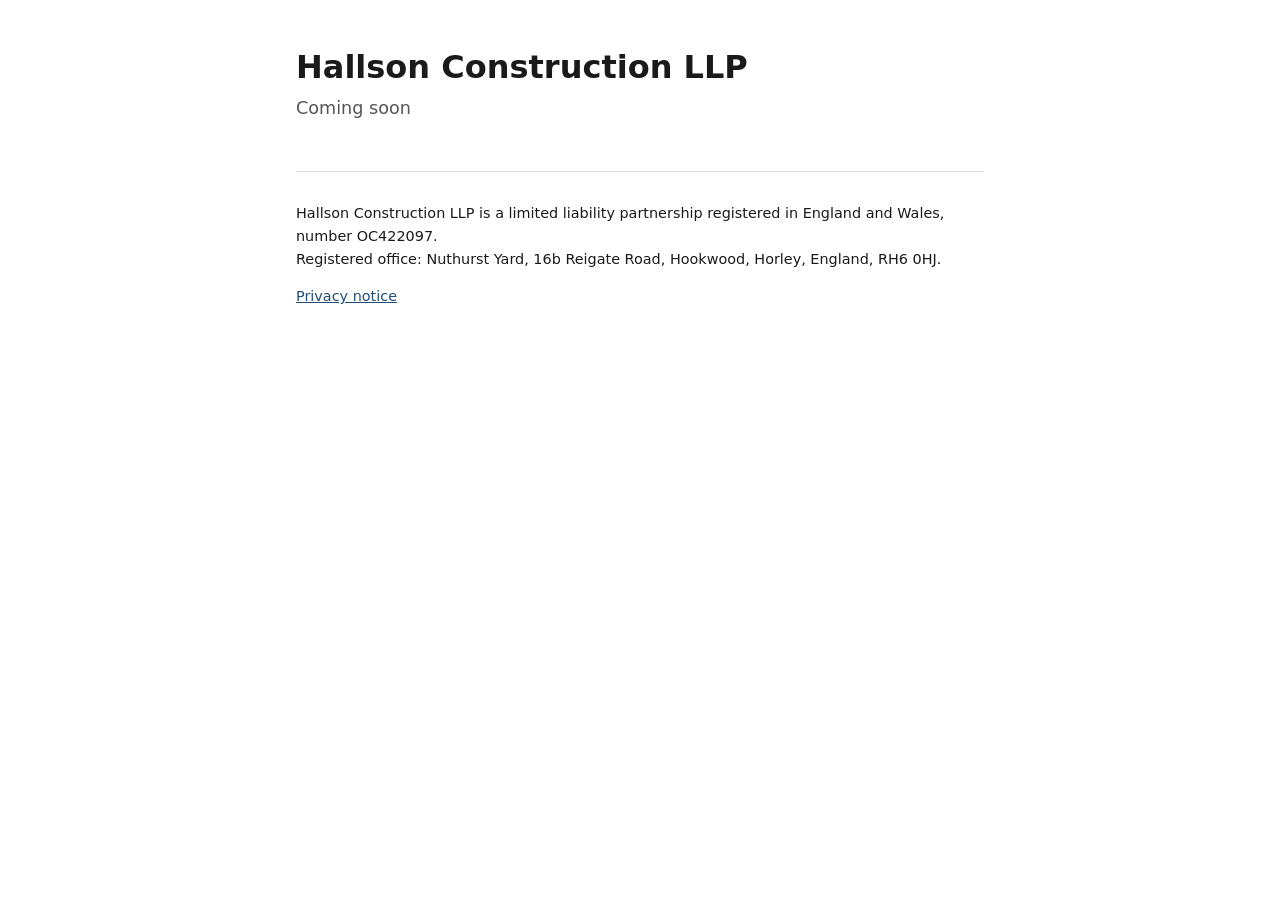
==== index.html @ b3eecc29 "Hallson Construction LLP coming-soon site" ====
<!doctype html>
<html lang="en-GB">
<head>
<meta charset="utf-8">
<meta name="viewport" content="width=device-width, initial-scale=1">
<title>Hallson Construction LLP · Coming soon</title>
<meta name="description" content="Hallson Construction LLP. Website coming soon.">
<link rel="stylesheet" href="/style.css">
</head>
<body>
<main>
<h1>Hallson Construction LLP</h1>
<p class="lead">Coming soon</p>

<footer>
<p>Hallson Construction LLP is a limited liability partnership registered in England and Wales, number OC422097.<br>
Registered office: Nuthurst Yard, 16b Reigate Road, Hookwood, Horley, England, RH6 0HJ.</p>
<p><a href="/privacy.html">Privacy notice</a></p>
</footer>
</main>
</body>
</html>
---- style.css ----
:root{--ink:#1a1a1a;--muted:#555;--line:#ddd;--bg:#fff;--accent:#1f4e79}
@media (prefers-color-scheme:dark){:root{--ink:#eee;--muted:#aaa;--line:#333;--bg:#121212;--accent:#7fb3e6}}
*{box-sizing:border-box}
body{margin:0;background:var(--bg);color:var(--ink);font:17px/1.6 system-ui,-apple-system,"Segoe UI",Roboto,sans-serif}
main{max-width:720px;margin:0 auto;padding:48px 16px}
h1{font-size:2rem;line-height:1.2;margin:0 0 8px}
h2{font-size:1.2rem;margin:32px 0 8px}
p,li{color:var(--ink)}
.lead{color:var(--muted);font-size:1.1rem;margin-top:0}
a{color:var(--accent)}
footer{border-top:1px solid var(--line);margin-top:48px;padding-top:16px;color:var(--muted);font-size:.9rem}
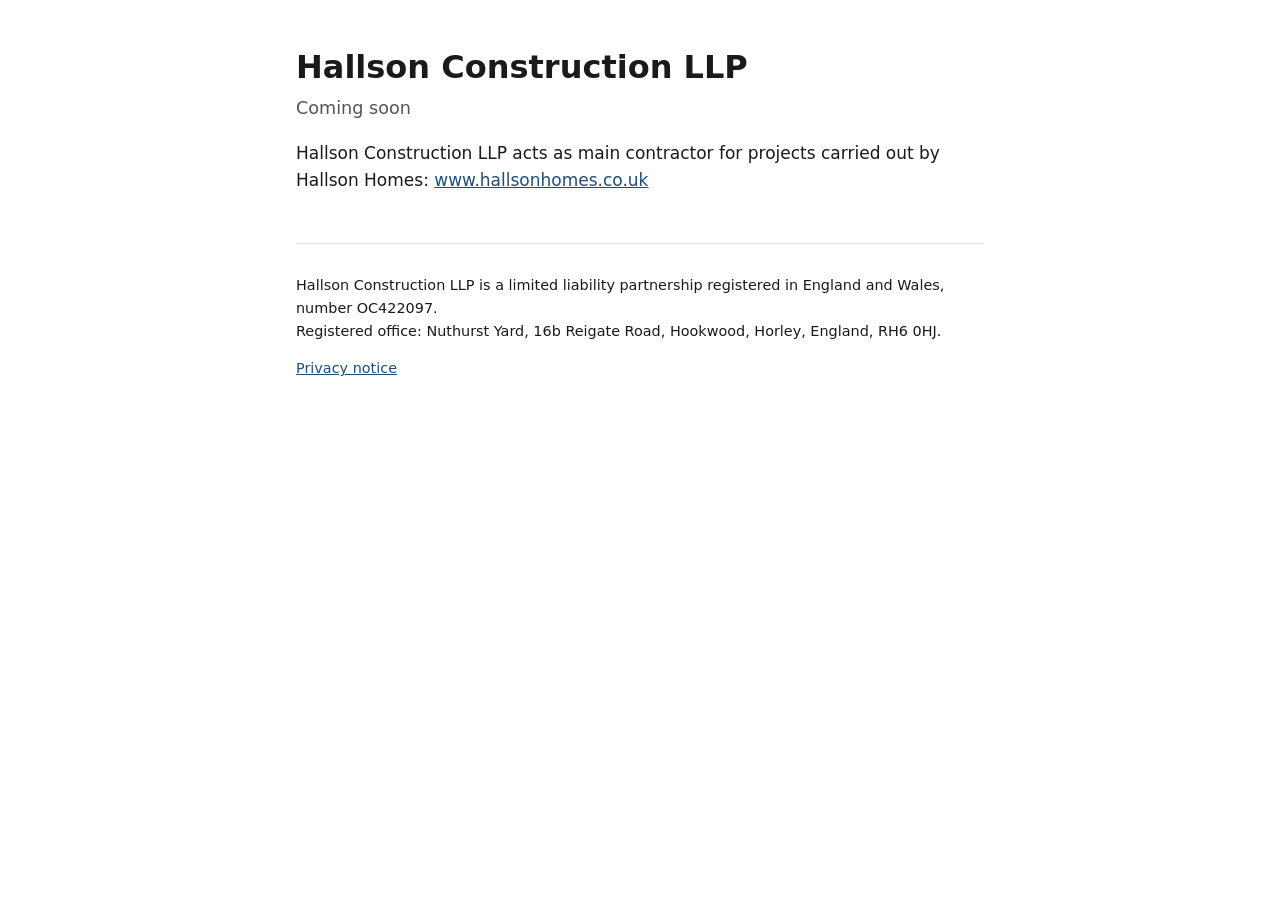
==== commit 63f93154: "Add main contractor line for Hallson Homes" ====
--- a/index.html
+++ b/index.html
@@ -4,13 +4,14 @@
 <meta charset="utf-8">
 <meta name="viewport" content="width=device-width, initial-scale=1">
 <title>Hallson Construction LLP · Coming soon</title>
-<meta name="description" content="Hallson Construction LLP. Website coming soon.">
+<meta name="description" content="Hallson Construction LLP, main contractor for projects carried out by Hallson Homes.">
 <link rel="stylesheet" href="/style.css">
 </head>
 <body>
 <main>
 <h1>Hallson Construction LLP</h1>
 <p class="lead">Coming soon</p>
+<p>Hallson Construction LLP acts as main contractor for projects carried out by Hallson Homes: <a href="https://www.hallsonhomes.co.uk">www.hallsonhomes.co.uk</a></p>
 
 <footer>
 <p>Hallson Construction LLP is a limited liability partnership registered in England and Wales, number OC422097.<br>
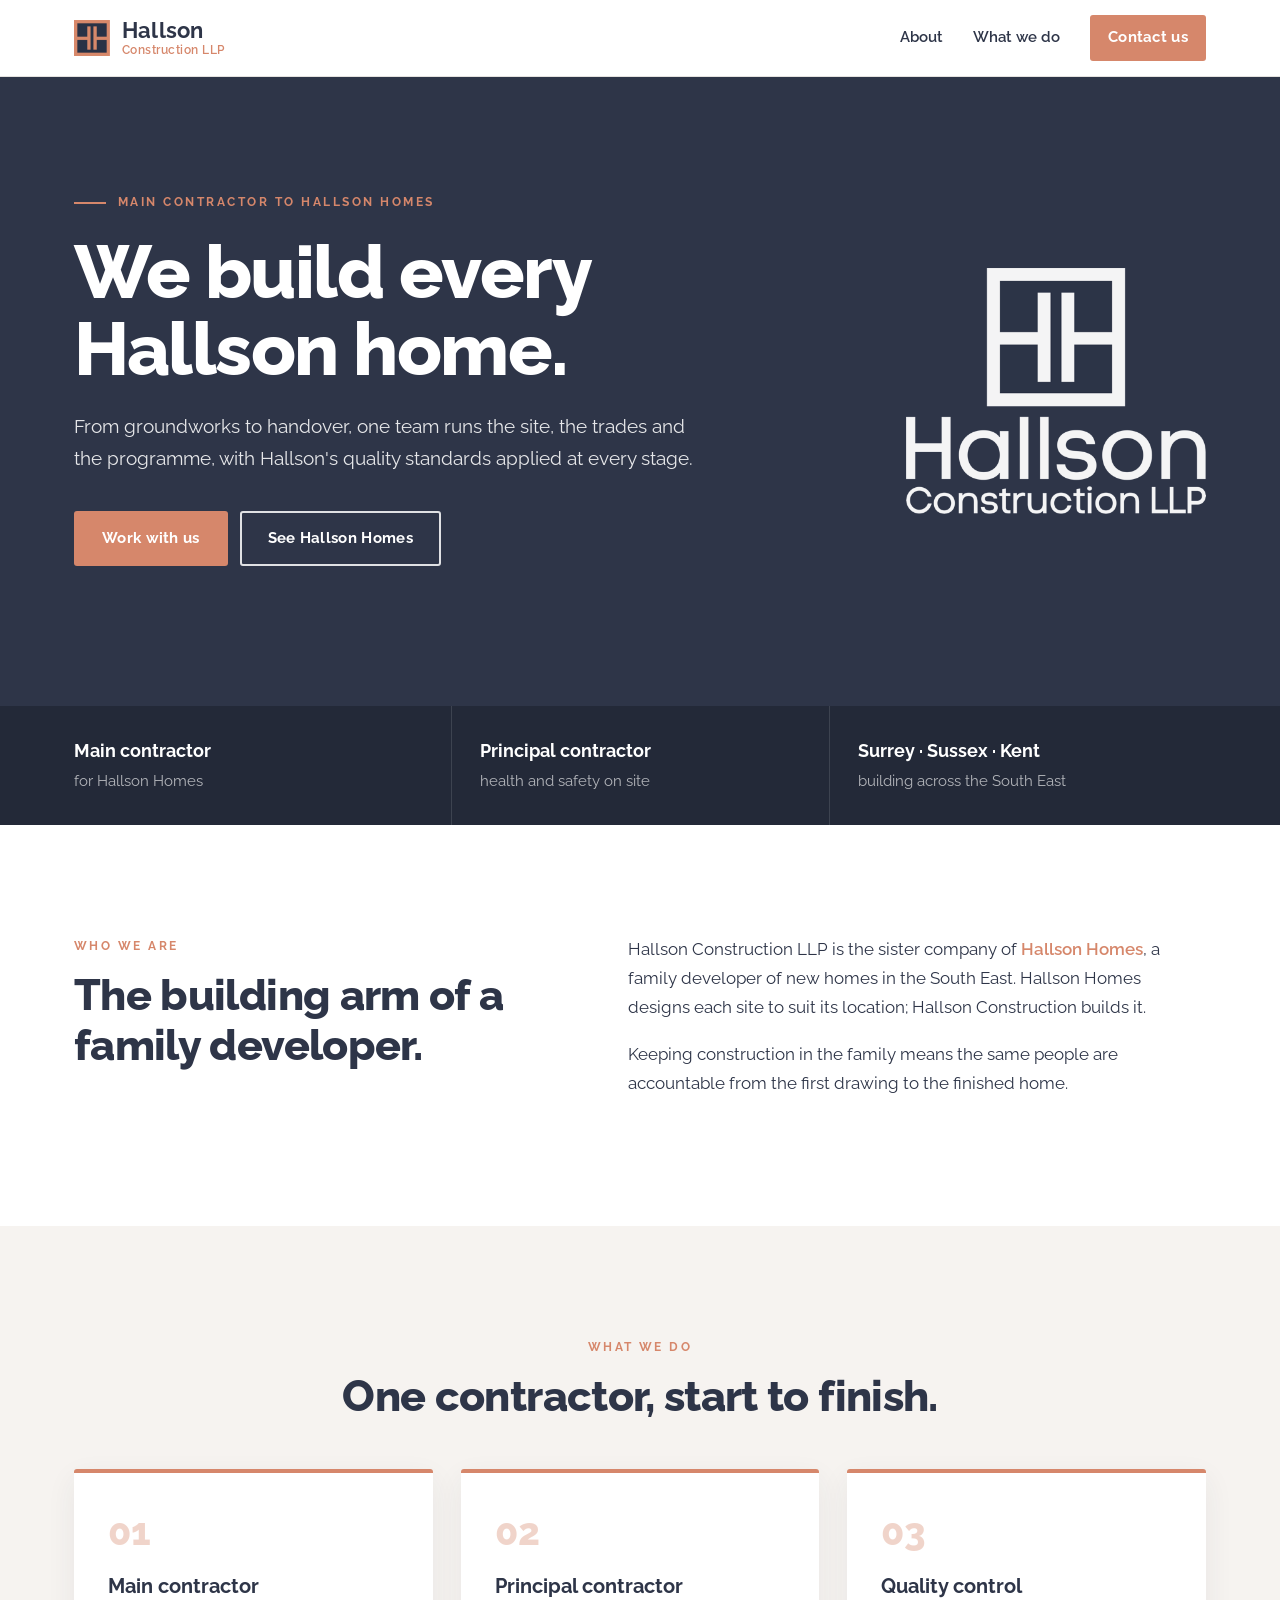
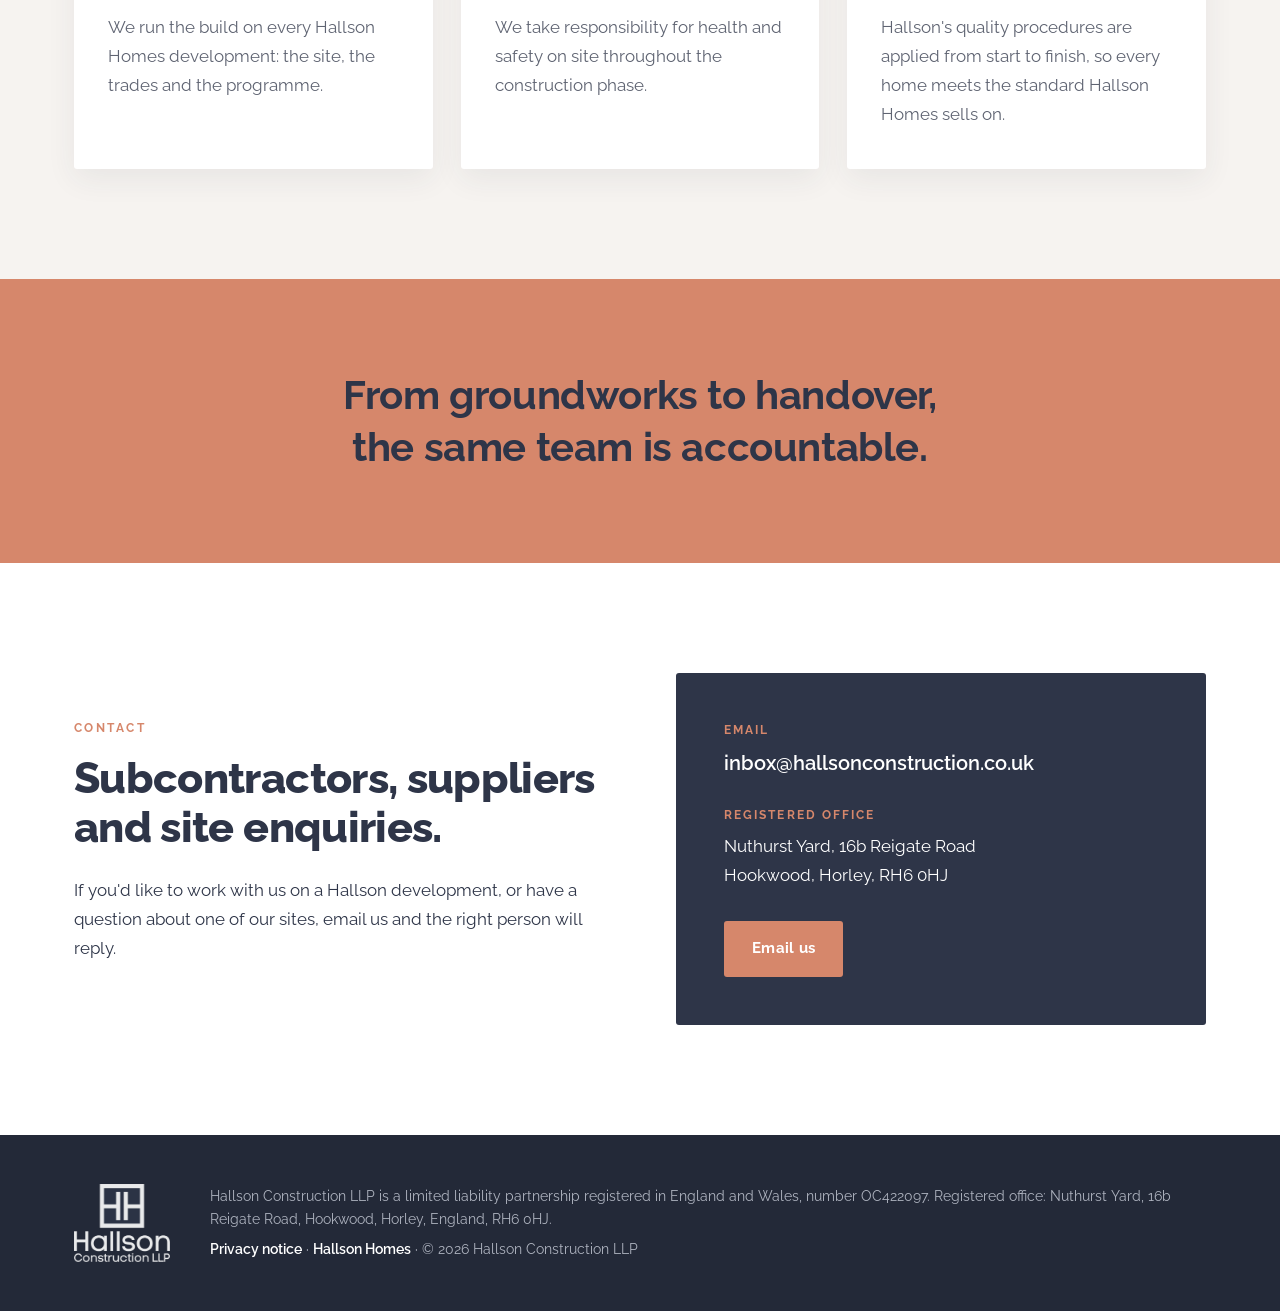
==== commit 604ff9d7: "New front page: navy, white and peach, no photos; logo, favicon and privacy styling Co-Authored-By: " ====
--- a/index.html
+++ b/index.html
@@ -3,21 +3,106 @@
 <head>
 <meta charset="utf-8">
 <meta name="viewport" content="width=device-width, initial-scale=1">
-<title>Hallson Construction LLP · Coming soon</title>
-<meta name="description" content="Hallson Construction LLP, main contractor for projects carried out by Hallson Homes.">
-<link rel="stylesheet" href="/style.css">
+<title>Hallson Construction LLP · Main contractor for Hallson Homes</title>
+<meta name="description" content="Hallson Construction LLP is the main contractor for Hallson Homes, building new homes in Surrey, Sussex and Kent.">
+<link rel="icon" type="image/png" href="favicon.png">
+<link rel="apple-touch-icon" href="apple-touch-icon.png">
+<meta property="og:title" content="Hallson Construction LLP">
+<meta property="og:description" content="Main contractor for Hallson Homes, building new homes in Surrey, Sussex and Kent.">
+<meta property="og:image" content="https://hallsonconstruction.co.uk/logo.png">
+<link rel="preconnect" href="https://fonts.googleapis.com">
+<link rel="preconnect" href="https://fonts.gstatic.com" crossorigin>
+<link href="https://fonts.googleapis.com/css2?family=Raleway:wght@400;500;600;700;800&display=swap" rel="stylesheet">
+<link rel="stylesheet" href="style.css?v=5">
+<script type="application/ld+json">
+{"@context":"https://schema.org","@type":"GeneralContractor","name":"Hallson Construction LLP","url":"https://hallsonconstruction.co.uk","logo":"https://hallsonconstruction.co.uk/logo.png","email":"inbox@hallsonconstruction.co.uk","address":{"@type":"PostalAddress","streetAddress":"Nuthurst Yard, 16b Reigate Road, Hookwood","addressLocality":"Horley","postalCode":"RH6 0HJ","addressCountry":"GB"},"areaServed":["Surrey","Sussex","Kent"]}
+</script>
 </head>
 <body>
-<main>
-<h1>Hallson Construction LLP</h1>
-<p class="lead">Coming soon</p>
-<p>Hallson Construction LLP acts as main contractor for projects carried out by Hallson Homes: <a href="https://www.hallsonhomes.co.uk">www.hallsonhomes.co.uk</a></p>
+<header class="top">
+  <div class="wrap row">
+    <a href="./" class="brand"><img src="mark.png" alt="" width="36" height="36"><span class="name"><b>Hallson</b><small>Construction LLP</small></span></a>
+    <nav><a href="#about">About</a><a href="#services">What we do</a><a class="btn sm" href="#contact">Contact us</a></nav>
+  </div>
+</header>
+
+<section class="hero">
+  <div class="wrap hero-grid">
+    <div>
+    <p class="eyebrow">Main contractor to Hallson Homes</p>
+    <h1>We build every<br>Hallson home.</h1>
+    <p class="lead">From groundworks to handover, one team runs the site, the trades and the programme, with Hallson's quality standards applied at every stage.</p>
+    <p class="cta"><a class="btn" href="#contact">Work with us</a><a class="btn ghost" href="https://www.hallsonhomes.co.uk">See Hallson Homes</a></p>
+    </div>
+    <img class="hero-logo" src="logo-white.png" alt="Hallson Construction LLP" width="480" height="394">
+  </div>
+</section>
+
+<div class="facts">
+  <div class="wrap facts-row">
+    <div><b>Main contractor</b><span>for Hallson Homes</span></div>
+    <div><b>Principal contractor</b><span>health and safety on site</span></div>
+    <div><b>Surrey · Sussex · Kent</b><span>building across the South East</span></div>
+  </div>
+</div>
+
+<section id="about" class="band">
+  <div class="wrap split">
+    <div>
+      <p class="kicker">Who we are</p>
+      <h2>The building arm of a family developer.</h2>
+    </div>
+    <div>
+      <p>Hallson Construction LLP is the sister company of <a href="https://www.hallsonhomes.co.uk">Hallson Homes</a>, a family developer of new homes in the South East. Hallson Homes designs each site to suit its location; Hallson Construction builds it.</p>
+      <p>Keeping construction in the family means the same people are accountable from the first drawing to the finished home.</p>
+    </div>
+  </div>
+</section>
+
+<section id="services" class="band alt">
+  <div class="wrap">
+    <p class="kicker center">What we do</p>
+    <h2 class="center">One contractor, start to finish.</h2>
+    <div class="cards">
+      <div class="card"><span class="num">01</span><h3>Main contractor</h3><p>We run the build on every Hallson Homes development: the site, the trades and the programme.</p></div>
+      <div class="card"><span class="num">02</span><h3>Principal contractor</h3><p>We take responsibility for health and safety on site throughout the construction phase.</p></div>
+      <div class="card"><span class="num">03</span><h3>Quality control</h3><p>Hallson's quality procedures are applied from start to finish, so every home meets the standard Hallson Homes sells on.</p></div>
+    </div>
+  </div>
+</section>
+
+<section class="quote">
+  <div class="wrap">
+    <p>From groundworks to handover,<br>the same team is accountable.</p>
+  </div>
+</section>
+
+<section id="contact" class="band">
+  <div class="wrap contact">
+    <div>
+      <p class="kicker">Contact</p>
+      <h2>Subcontractors, suppliers and site enquiries.</h2>
+      <p>If you'd like to work with us on a Hallson development, or have a question about one of our sites, email us and the right person will reply.</p>
+    </div>
+    <div class="contact-card">
+      <p class="label">Email</p>
+      <p class="big"><a href="mailto:inbox@hallsonconstruction.co.uk">inbox@hallsonconstruction.co.uk</a></p>
+      <p class="label">Registered office</p>
+      <p>Nuthurst Yard, 16b Reigate Road<br>Hookwood, Horley, RH6 0HJ</p>
+      <a class="btn" href="mailto:inbox@hallsonconstruction.co.uk">Email us</a>
+    </div>
+  </div>
+</section>
 
 <footer>
-<p>Hallson Construction LLP is a limited liability partnership registered in England and Wales, number OC422097.<br>
-Registered office: Nuthurst Yard, 16b Reigate Road, Hookwood, Horley, England, RH6 0HJ.</p>
-<p><a href="/privacy.html">Privacy notice</a></p>
+  <div class="wrap foot">
+    <img src="logo-white.png" alt="Hallson Construction LLP" width="120" height="98" loading="lazy">
+    <div>
+      <p>Hallson Construction LLP is a limited liability partnership registered in England and Wales, number OC422097. Registered office: Nuthurst Yard, 16b Reigate Road, Hookwood, Horley, England, RH6 0HJ.</p>
+      <p><a href="privacy.html">Privacy notice</a> · <a href="https://www.hallsonhomes.co.uk">Hallson Homes</a> · © <span id="y">2026</span> Hallson Construction LLP</p>
+    </div>
+  </div>
 </footer>
-</main>
+<script>document.getElementById('y').textContent=new Date().getFullYear()</script>
 </body>
 </html>
--- a/style.css
+++ b/style.css
@@ -1,11 +1,97 @@
-:root{--ink:#1a1a1a;--muted:#555;--line:#ddd;--bg:#fff;--accent:#1f4e79}
-@media (prefers-color-scheme:dark){:root{--ink:#eee;--muted:#aaa;--line:#333;--bg:#121212;--accent:#7fb3e6}}
+:root{--navy:#2E3548;--navy2:#232938;--terra:#D6876B;--ink:#2E3548;--muted:#5f6472;--line:#e4e2df;--bg:#fff;--alt:#f6f3f0}
 *{box-sizing:border-box}
-body{margin:0;background:var(--bg);color:var(--ink);font:17px/1.6 system-ui,-apple-system,"Segoe UI",Roboto,sans-serif}
-main{max-width:720px;margin:0 auto;padding:48px 16px}
-h1{font-size:2rem;line-height:1.2;margin:0 0 8px}
-h2{font-size:1.2rem;margin:32px 0 8px}
-p,li{color:var(--ink)}
-.lead{color:var(--muted);font-size:1.1rem;margin-top:0}
-a{color:var(--accent)}
-footer{border-top:1px solid var(--line);margin-top:48px;padding-top:16px;color:var(--muted);font-size:.9rem}
+html{scroll-behavior:smooth}
+body{margin:0;background:var(--bg);color:var(--ink);font:17px/1.7 Raleway,system-ui,-apple-system,"Segoe UI",sans-serif;-webkit-font-smoothing:antialiased}
+img{max-width:100%;height:auto;display:block}
+a{color:var(--terra);font-weight:600;text-decoration:none}
+a:hover{text-decoration:underline}
+.wrap{max-width:1180px;margin:0 auto;padding:0 24px}
+.row{display:flex;align-items:center;justify-content:space-between;gap:16px}
+.center{text-align:center}
+/* header */
+.top{position:sticky;top:0;z-index:5;background:rgba(255,255,255,.97);backdrop-filter:blur(6px);box-shadow:0 1px 0 var(--line)}
+.top .row{height:76px}
+.brand{display:flex;align-items:center;gap:12px;color:var(--navy)}
+.brand:hover{text-decoration:none}
+.brand .name{display:flex;flex-direction:column;line-height:1.05}
+.brand b{font-size:1.35rem;font-weight:700;letter-spacing:.01em}
+.brand small{font-size:.78rem;font-weight:600;color:var(--terra);letter-spacing:.04em}
+nav{display:flex;align-items:center}
+nav a{color:var(--navy);margin-left:30px;font-weight:600;font-size:.95rem}
+nav a.btn{color:#fff}
+/* buttons */
+.btn{display:inline-block;background:var(--terra);color:#fff;padding:15px 28px;border-radius:3px;margin:0 12px 12px 0;font-weight:700;font-size:.95rem;letter-spacing:.02em;transition:background .2s}
+.btn:hover{text-decoration:none;background:#c97659}
+.btn.sm{padding:10px 18px;margin:0 0 0 30px}
+.btn.ghost{background:transparent;border:2px solid rgba(255,255,255,.85);padding:13px 26px}
+.btn.ghost:hover{background:rgba(255,255,255,.12)}
+/* hero */
+.hero{min-height:620px;display:flex;align-items:center;color:#fff;padding:110px 0;
+  background:var(--navy);position:relative;overflow:hidden}
+.hero .wrap{position:relative;z-index:1}
+.hero .wrap{width:100%}
+.hero-grid{display:grid;grid-template-columns:1.6fr 1fr;gap:64px;align-items:center}
+.hero-grid>div{max-width:640px}
+.hero-logo{width:100%;max-width:300px;justify-self:end;opacity:.95}
+.eyebrow{display:inline-block;text-transform:uppercase;letter-spacing:.2em;font-size:.78rem;font-weight:700;color:var(--terra);margin:0 0 22px;padding-left:44px;position:relative}
+.eyebrow:before{content:"";position:absolute;left:0;top:50%;width:32px;height:2px;background:var(--terra)}
+.hero h1{font-size:clamp(2.6rem,6vw,4.6rem);line-height:1.04;margin:0 0 24px;font-weight:800;letter-spacing:-.02em}
+.lead{font-size:1.2rem;line-height:1.65;color:rgba(255,255,255,.88);margin:0 0 36px}
+/* facts strip */
+.facts{background:var(--navy2);color:#fff}
+.facts-row{display:grid;grid-template-columns:repeat(3,1fr)}
+.facts-row div{padding:30px 28px;border-left:1px solid rgba(255,255,255,.12)}
+.facts-row div:first-child{border-left:0;padding-left:0}
+.facts-row b{display:block;font-size:1.1rem;font-weight:700}
+.facts-row span{color:rgba(255,255,255,.65);font-size:.92rem}
+/* sections */
+.band{padding:110px 0}
+.band.alt{background:var(--alt)}
+.kicker{text-transform:uppercase;letter-spacing:.2em;font-size:.78rem;font-weight:700;color:var(--terra);margin:0 0 14px}
+h2{font-size:clamp(1.9rem,3.6vw,2.7rem);line-height:1.15;margin:0 0 24px;font-weight:800;letter-spacing:-.015em}
+h3{margin:0 0 10px;font-size:1.25rem;font-weight:700}
+p{margin:0 0 18px}
+.split{display:grid;grid-template-columns:1fr 1.2fr;gap:72px;align-items:start}
+.split h2{margin:0}
+.cards{display:grid;grid-template-columns:repeat(3,1fr);gap:28px;margin-top:48px}
+.card{background:#fff;padding:40px 34px;border-radius:3px;border-top:4px solid var(--terra);box-shadow:0 10px 30px rgba(46,53,72,.07)}
+.card .num{display:block;font-size:2.4rem;font-weight:800;color:var(--terra);opacity:.35;line-height:1;margin-bottom:18px}
+.card p{margin:0;color:var(--muted)}
+/* quote band */
+.quote{color:var(--navy);text-align:center;padding:90px 0;background:var(--terra)}
+.quote p{font-size:clamp(1.6rem,3.4vw,2.5rem);font-weight:700;line-height:1.3;margin:0;letter-spacing:-.01em}
+/* contact */
+.contact{display:grid;grid-template-columns:1fr 1fr;gap:72px;align-items:center}
+.contact-card{background:var(--navy);color:#fff;padding:48px;border-radius:3px}
+.contact-card .label{text-transform:uppercase;letter-spacing:.18em;font-size:.72rem;font-weight:700;color:var(--terra);margin:0 0 6px}
+.contact-card p{margin-bottom:26px}
+.contact-card a:not(.btn){color:#fff}
+.contact-card .btn{margin:6px 0 0}
+.big{font-size:1.25rem;word-break:break-word}
+/* footer */
+footer{background:var(--navy2);color:#aeb3bf;font-size:.85rem;padding:44px 0}
+.foot{display:flex;gap:40px;align-items:center}
+.foot img{width:96px;flex:none;opacity:.9}
+footer a{color:#fff}
+footer p{margin:6px 0}
+@media (max-width:900px){
+  nav a:not(.btn){display:none}
+  .btn.sm{margin-left:0}
+  .hero{min-height:0;padding:64px 0 72px}
+  .hero-grid{grid-template-columns:1fr;gap:0}
+  .hero-logo{display:none}
+  .facts-row{grid-template-columns:1fr}
+  .facts-row div{border-left:0;border-top:1px solid rgba(255,255,255,.12);padding:20px 0}
+  .facts-row div:first-child{border-top:0}
+  .band{padding:72px 0}
+  .split,.contact{grid-template-columns:1fr;gap:48px}
+  .cards{grid-template-columns:1fr}
+  .quote{padding:64px 0}
+    .contact-card{padding:34px 26px}
+  .foot{flex-direction:column;align-items:flex-start;gap:20px}
+}
+/* privacy page and other simple pages */
+.bar{background:var(--navy);color:#fff;padding:14px 0}
+.mark{font-weight:700;letter-spacing:.25em}
+.sub{opacity:.8;margin-left:6px}
+main.wrap{max-width:760px;padding-top:24px;padding-bottom:48px}
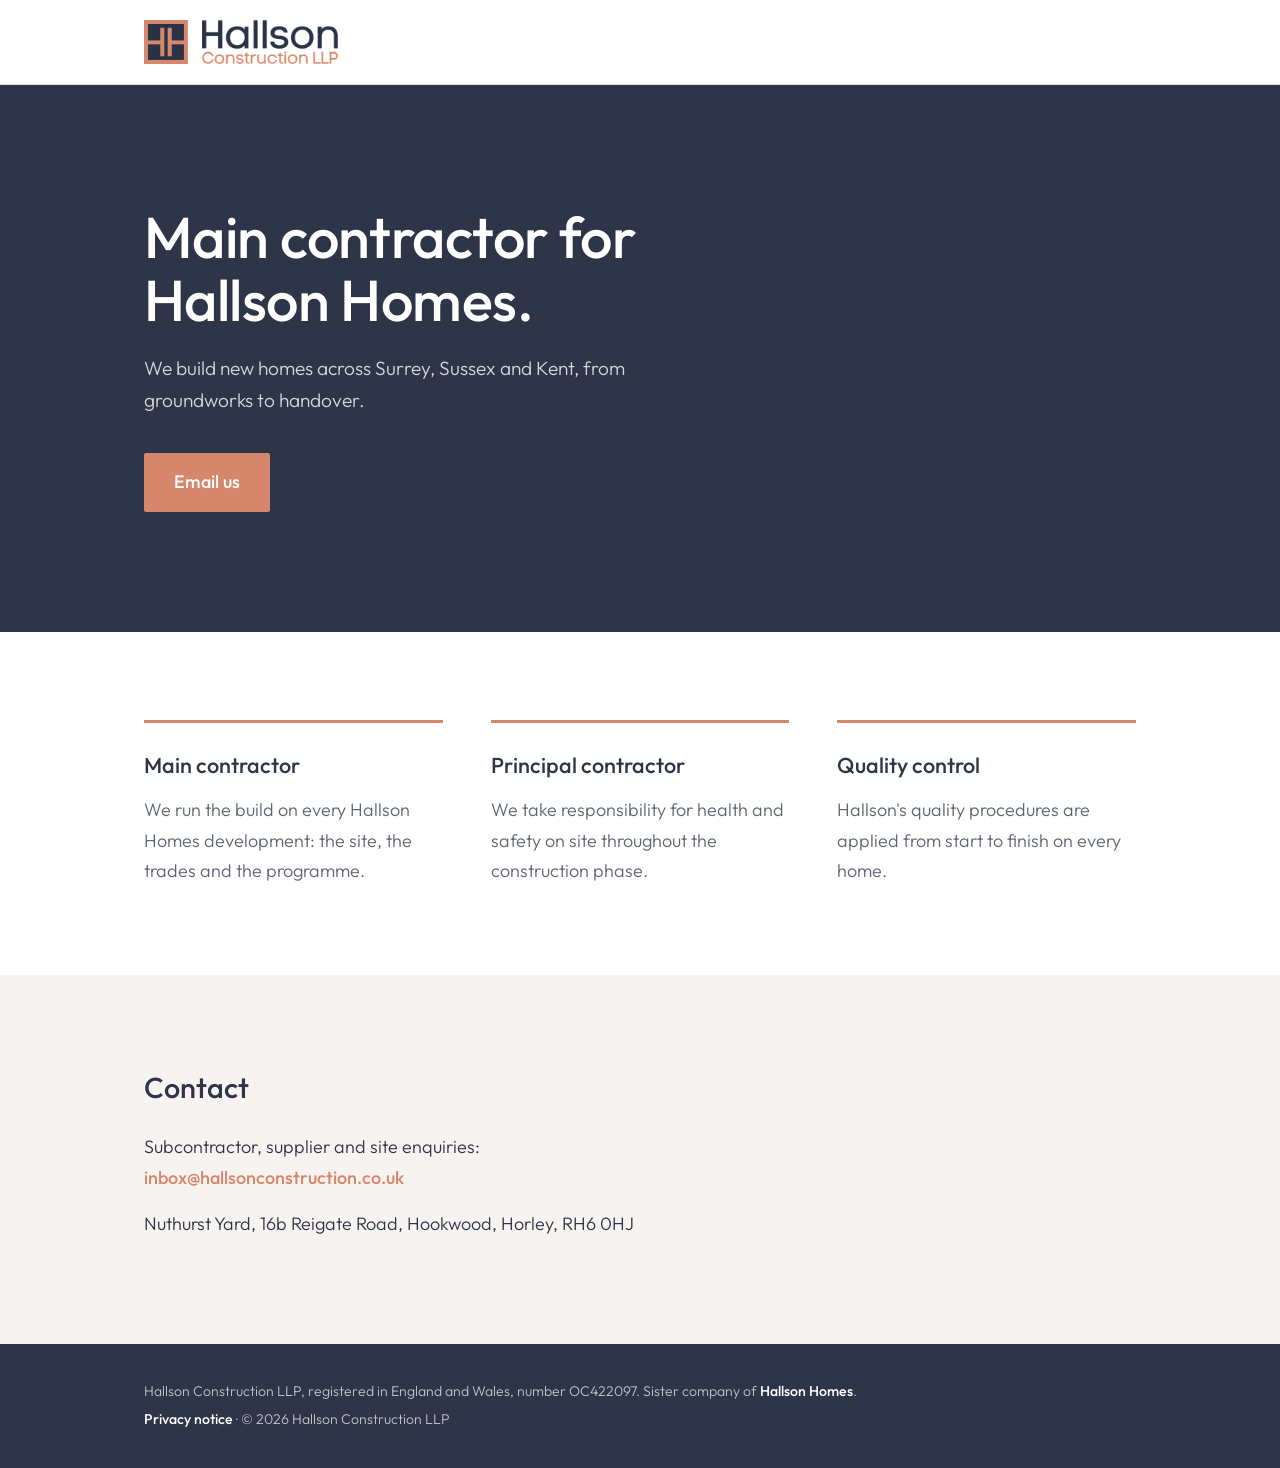
==== commit 3ebc21c0: "Simpler page: real logo lettering in header, no header link, Outfit font; privacy page matches Co-Au" ====
--- a/index.html
+++ b/index.html
@@ -12,8 +12,8 @@
 <meta property="og:image" content="https://hallsonconstruction.co.uk/logo.png">
 <link rel="preconnect" href="https://fonts.googleapis.com">
 <link rel="preconnect" href="https://fonts.gstatic.com" crossorigin>
-<link href="https://fonts.googleapis.com/css2?family=Raleway:wght@400;500;600;700;800&display=swap" rel="stylesheet">
-<link rel="stylesheet" href="style.css?v=5">
+<link href="https://fonts.googleapis.com/css2?family=Outfit:wght@300;400;500;600&display=swap" rel="stylesheet">
+<link rel="stylesheet" href="style.css?v=7">
 <script type="application/ld+json">
 {"@context":"https://schema.org","@type":"GeneralContractor","name":"Hallson Construction LLP","url":"https://hallsonconstruction.co.uk","logo":"https://hallsonconstruction.co.uk/logo.png","email":"inbox@hallsonconstruction.co.uk","address":{"@type":"PostalAddress","streetAddress":"Nuthurst Yard, 16b Reigate Road, Hookwood","addressLocality":"Horley","postalCode":"RH6 0HJ","addressCountry":"GB"},"areaServed":["Surrey","Sussex","Kent"]}
 </script>
@@ -21,86 +21,40 @@
 <body>
 <header class="top">
   <div class="wrap row">
-    <a href="./" class="brand"><img src="mark.png" alt="" width="36" height="36"><span class="name"><b>Hallson</b><small>Construction LLP</small></span></a>
-    <nav><a href="#about">About</a><a href="#services">What we do</a><a class="btn sm" href="#contact">Contact us</a></nav>
+    <a href="./" class="brand"><img src="mark.png" alt="" width="44" height="44"><img src="wordmark.png" alt="Hallson Construction LLP" width="136" height="44"></a>
   </div>
 </header>
 
 <section class="hero">
-  <div class="wrap hero-grid">
-    <div>
-    <p class="eyebrow">Main contractor to Hallson Homes</p>
-    <h1>We build every<br>Hallson home.</h1>
-    <p class="lead">From groundworks to handover, one team runs the site, the trades and the programme, with Hallson's quality standards applied at every stage.</p>
-    <p class="cta"><a class="btn" href="#contact">Work with us</a><a class="btn ghost" href="https://www.hallsonhomes.co.uk">See Hallson Homes</a></p>
-    </div>
-    <img class="hero-logo" src="logo-white.png" alt="Hallson Construction LLP" width="480" height="394">
+  <div class="wrap">
+    <h1>Main contractor for<br>Hallson Homes.</h1>
+    <p>We build new homes across Surrey, Sussex and Kent, from groundworks to handover.</p>
+    <a class="btn" href="mailto:inbox@hallsonconstruction.co.uk">Email us</a>
   </div>
 </section>
 
-<div class="facts">
-  <div class="wrap facts-row">
-    <div><b>Main contractor</b><span>for Hallson Homes</span></div>
-    <div><b>Principal contractor</b><span>health and safety on site</span></div>
-    <div><b>Surrey · Sussex · Kent</b><span>building across the South East</span></div>
-  </div>
-</div>
-
-<section id="about" class="band">
-  <div class="wrap split">
-    <div>
-      <p class="kicker">Who we are</p>
-      <h2>The building arm of a family developer.</h2>
-    </div>
-    <div>
-      <p>Hallson Construction LLP is the sister company of <a href="https://www.hallsonhomes.co.uk">Hallson Homes</a>, a family developer of new homes in the South East. Hallson Homes designs each site to suit its location; Hallson Construction builds it.</p>
-      <p>Keeping construction in the family means the same people are accountable from the first drawing to the finished home.</p>
+<section class="band">
+  <div class="wrap">
+    <div class="three">
+      <div><h2>Main contractor</h2><p>We run the build on every Hallson Homes development: the site, the trades and the programme.</p></div>
+      <div><h2>Principal contractor</h2><p>We take responsibility for health and safety on site throughout the construction phase.</p></div>
+      <div><h2>Quality control</h2><p>Hallson's quality procedures are applied from start to finish on every home.</p></div>
     </div>
   </div>
 </section>
 
-<section id="services" class="band alt">
+<section id="contact" class="band alt">
   <div class="wrap">
-    <p class="kicker center">What we do</p>
-    <h2 class="center">One contractor, start to finish.</h2>
-    <div class="cards">
-      <div class="card"><span class="num">01</span><h3>Main contractor</h3><p>We run the build on every Hallson Homes development: the site, the trades and the programme.</p></div>
-      <div class="card"><span class="num">02</span><h3>Principal contractor</h3><p>We take responsibility for health and safety on site throughout the construction phase.</p></div>
-      <div class="card"><span class="num">03</span><h3>Quality control</h3><p>Hallson's quality procedures are applied from start to finish, so every home meets the standard Hallson Homes sells on.</p></div>
-    </div>
-  </div>
-</section>
-
-<section class="quote">
-  <div class="wrap">
-    <p>From groundworks to handover,<br>the same team is accountable.</p>
-  </div>
-</section>
-
-<section id="contact" class="band">
-  <div class="wrap contact">
-    <div>
-      <p class="kicker">Contact</p>
-      <h2>Subcontractors, suppliers and site enquiries.</h2>
-      <p>If you'd like to work with us on a Hallson development, or have a question about one of our sites, email us and the right person will reply.</p>
-    </div>
-    <div class="contact-card">
-      <p class="label">Email</p>
-      <p class="big"><a href="mailto:inbox@hallsonconstruction.co.uk">inbox@hallsonconstruction.co.uk</a></p>
-      <p class="label">Registered office</p>
-      <p>Nuthurst Yard, 16b Reigate Road<br>Hookwood, Horley, RH6 0HJ</p>
-      <a class="btn" href="mailto:inbox@hallsonconstruction.co.uk">Email us</a>
-    </div>
+    <h2>Contact</h2>
+    <p>Subcontractor, supplier and site enquiries:<br><a href="mailto:inbox@hallsonconstruction.co.uk">inbox@hallsonconstruction.co.uk</a></p>
+    <p>Nuthurst Yard, 16b Reigate Road, Hookwood, Horley, RH6 0HJ</p>
   </div>
 </section>
 
 <footer>
-  <div class="wrap foot">
-    <img src="logo-white.png" alt="Hallson Construction LLP" width="120" height="98" loading="lazy">
-    <div>
-      <p>Hallson Construction LLP is a limited liability partnership registered in England and Wales, number OC422097. Registered office: Nuthurst Yard, 16b Reigate Road, Hookwood, Horley, England, RH6 0HJ.</p>
-      <p><a href="privacy.html">Privacy notice</a> · <a href="https://www.hallsonhomes.co.uk">Hallson Homes</a> · © <span id="y">2026</span> Hallson Construction LLP</p>
-    </div>
+  <div class="wrap">
+    <p>Hallson Construction LLP, registered in England and Wales, number OC422097. Sister company of <a href="https://www.hallsonhomes.co.uk">Hallson Homes</a>.</p>
+    <p><a href="privacy.html">Privacy notice</a> · © <span id="y">2026</span> Hallson Construction LLP</p>
   </div>
 </footer>
 <script>document.getElementById('y').textContent=new Date().getFullYear()</script>
--- a/style.css
+++ b/style.css
@@ -1,97 +1,45 @@
-:root{--navy:#2E3548;--navy2:#232938;--terra:#D6876B;--ink:#2E3548;--muted:#5f6472;--line:#e4e2df;--bg:#fff;--alt:#f6f3f0}
+:root{--navy:#2E3548;--terra:#D6876B;--muted:#5f6472;--line:#e6e3df;--alt:#f6f3f0}
 *{box-sizing:border-box}
-html{scroll-behavior:smooth}
-body{margin:0;background:var(--bg);color:var(--ink);font:17px/1.7 Raleway,system-ui,-apple-system,"Segoe UI",sans-serif;-webkit-font-smoothing:antialiased}
-img{max-width:100%;height:auto;display:block}
-a{color:var(--terra);font-weight:600;text-decoration:none}
+body{margin:0;background:#fff;color:var(--navy);font:300 18px/1.7 Outfit,system-ui,-apple-system,"Segoe UI",sans-serif;-webkit-font-smoothing:antialiased}
+img{display:block;max-width:100%;height:auto}
+a{color:var(--terra);text-decoration:none;font-weight:500}
 a:hover{text-decoration:underline}
-.wrap{max-width:1180px;margin:0 auto;padding:0 24px}
-.row{display:flex;align-items:center;justify-content:space-between;gap:16px}
-.center{text-align:center}
+p{margin:0 0 16px}
+.wrap{max-width:1040px;margin:0 auto;padding:0 24px}
+.row{display:flex;align-items:center;justify-content:space-between}
 /* header */
-.top{position:sticky;top:0;z-index:5;background:rgba(255,255,255,.97);backdrop-filter:blur(6px);box-shadow:0 1px 0 var(--line)}
-.top .row{height:76px}
-.brand{display:flex;align-items:center;gap:12px;color:var(--navy)}
-.brand:hover{text-decoration:none}
-.brand .name{display:flex;flex-direction:column;line-height:1.05}
-.brand b{font-size:1.35rem;font-weight:700;letter-spacing:.01em}
-.brand small{font-size:.78rem;font-weight:600;color:var(--terra);letter-spacing:.04em}
-nav{display:flex;align-items:center}
-nav a{color:var(--navy);margin-left:30px;font-weight:600;font-size:.95rem}
-nav a.btn{color:#fff}
-/* buttons */
-.btn{display:inline-block;background:var(--terra);color:#fff;padding:15px 28px;border-radius:3px;margin:0 12px 12px 0;font-weight:700;font-size:.95rem;letter-spacing:.02em;transition:background .2s}
-.btn:hover{text-decoration:none;background:#c97659}
-.btn.sm{padding:10px 18px;margin:0 0 0 30px}
-.btn.ghost{background:transparent;border:2px solid rgba(255,255,255,.85);padding:13px 26px}
-.btn.ghost:hover{background:rgba(255,255,255,.12)}
+.top{border-bottom:1px solid var(--line);background:#fff}
+.top .row{height:84px}
+.brand{display:flex;align-items:center;gap:14px}
+.brand img{height:44px;width:auto}
 /* hero */
-.hero{min-height:620px;display:flex;align-items:center;color:#fff;padding:110px 0;
-  background:var(--navy);position:relative;overflow:hidden}
-.hero .wrap{position:relative;z-index:1}
-.hero .wrap{width:100%}
-.hero-grid{display:grid;grid-template-columns:1.6fr 1fr;gap:64px;align-items:center}
-.hero-grid>div{max-width:640px}
-.hero-logo{width:100%;max-width:300px;justify-self:end;opacity:.95}
-.eyebrow{display:inline-block;text-transform:uppercase;letter-spacing:.2em;font-size:.78rem;font-weight:700;color:var(--terra);margin:0 0 22px;padding-left:44px;position:relative}
-.eyebrow:before{content:"";position:absolute;left:0;top:50%;width:32px;height:2px;background:var(--terra)}
-.hero h1{font-size:clamp(2.6rem,6vw,4.6rem);line-height:1.04;margin:0 0 24px;font-weight:800;letter-spacing:-.02em}
-.lead{font-size:1.2rem;line-height:1.65;color:rgba(255,255,255,.88);margin:0 0 36px}
-/* facts strip */
-.facts{background:var(--navy2);color:#fff}
-.facts-row{display:grid;grid-template-columns:repeat(3,1fr)}
-.facts-row div{padding:30px 28px;border-left:1px solid rgba(255,255,255,.12)}
-.facts-row div:first-child{border-left:0;padding-left:0}
-.facts-row b{display:block;font-size:1.1rem;font-weight:700}
-.facts-row span{color:rgba(255,255,255,.65);font-size:.92rem}
+.hero{background:var(--navy);color:#fff;padding:120px 0}
+.hero h1{font-weight:500;font-size:clamp(2.2rem,5vw,3.6rem);line-height:1.1;margin:0 0 20px;letter-spacing:-.01em}
+.hero p{font-size:1.2rem;color:rgba(255,255,255,.8);max-width:560px;margin-bottom:36px}
+.btn{display:inline-block;background:var(--terra);color:#fff;padding:14px 30px;border-radius:2px;font-weight:500}
+.btn:hover{text-decoration:none;opacity:.92}
 /* sections */
-.band{padding:110px 0}
+.band{padding:88px 0}
 .band.alt{background:var(--alt)}
-.kicker{text-transform:uppercase;letter-spacing:.2em;font-size:.78rem;font-weight:700;color:var(--terra);margin:0 0 14px}
-h2{font-size:clamp(1.9rem,3.6vw,2.7rem);line-height:1.15;margin:0 0 24px;font-weight:800;letter-spacing:-.015em}
-h3{margin:0 0 10px;font-size:1.25rem;font-weight:700}
-p{margin:0 0 18px}
-.split{display:grid;grid-template-columns:1fr 1.2fr;gap:72px;align-items:start}
-.split h2{margin:0}
-.cards{display:grid;grid-template-columns:repeat(3,1fr);gap:28px;margin-top:48px}
-.card{background:#fff;padding:40px 34px;border-radius:3px;border-top:4px solid var(--terra);box-shadow:0 10px 30px rgba(46,53,72,.07)}
-.card .num{display:block;font-size:2.4rem;font-weight:800;color:var(--terra);opacity:.35;line-height:1;margin-bottom:18px}
-.card p{margin:0;color:var(--muted)}
-/* quote band */
-.quote{color:var(--navy);text-align:center;padding:90px 0;background:var(--terra)}
-.quote p{font-size:clamp(1.6rem,3.4vw,2.5rem);font-weight:700;line-height:1.3;margin:0;letter-spacing:-.01em}
-/* contact */
-.contact{display:grid;grid-template-columns:1fr 1fr;gap:72px;align-items:center}
-.contact-card{background:var(--navy);color:#fff;padding:48px;border-radius:3px}
-.contact-card .label{text-transform:uppercase;letter-spacing:.18em;font-size:.72rem;font-weight:700;color:var(--terra);margin:0 0 6px}
-.contact-card p{margin-bottom:26px}
-.contact-card a:not(.btn){color:#fff}
-.contact-card .btn{margin:6px 0 0}
-.big{font-size:1.25rem;word-break:break-word}
+h2{font-weight:500;font-size:1.35rem;margin:0 0 12px}
+.band.alt h2{font-size:1.8rem;margin-bottom:20px}
+.three{display:grid;grid-template-columns:repeat(3,1fr);gap:48px}
+.three>div{border-top:3px solid var(--terra);padding-top:24px}
+.three p{color:var(--muted);margin:0}
 /* footer */
-footer{background:var(--navy2);color:#aeb3bf;font-size:.85rem;padding:44px 0}
-.foot{display:flex;gap:40px;align-items:center}
-.foot img{width:96px;flex:none;opacity:.9}
+footer{background:var(--navy);color:rgba(255,255,255,.7);font-size:.88rem;padding:32px 0}
 footer a{color:#fff}
-footer p{margin:6px 0}
-@media (max-width:900px){
-  nav a:not(.btn){display:none}
-  .btn.sm{margin-left:0}
-  .hero{min-height:0;padding:64px 0 72px}
-  .hero-grid{grid-template-columns:1fr;gap:0}
-  .hero-logo{display:none}
-  .facts-row{grid-template-columns:1fr}
-  .facts-row div{border-left:0;border-top:1px solid rgba(255,255,255,.12);padding:20px 0}
-  .facts-row div:first-child{border-top:0}
-  .band{padding:72px 0}
-  .split,.contact{grid-template-columns:1fr;gap:48px}
-  .cards{grid-template-columns:1fr}
-  .quote{padding:64px 0}
-    .contact-card{padding:34px 26px}
-  .foot{flex-direction:column;align-items:flex-start;gap:20px}
+footer p{margin:4px 0}
+/* privacy page */
+.page{padding:64px 24px 88px;max-width:760px}
+.page h1{font-weight:500;font-size:2.2rem;margin:0 0 8px}
+.page h2{margin-top:36px}
+.page .lead{color:var(--muted)}
+@media (max-width:760px){
+  .top .row{height:72px}
+  .brand img{height:38px}
+  .hero{padding:72px 0}
+  .band{padding:60px 0}
+  .three{grid-template-columns:1fr;gap:36px}
+  .page{padding-top:40px}
 }
-/* privacy page and other simple pages */
-.bar{background:var(--navy);color:#fff;padding:14px 0}
-.mark{font-weight:700;letter-spacing:.25em}
-.sub{opacity:.8;margin-left:6px}
-main.wrap{max-width:760px;padding-top:24px;padding-bottom:48px}
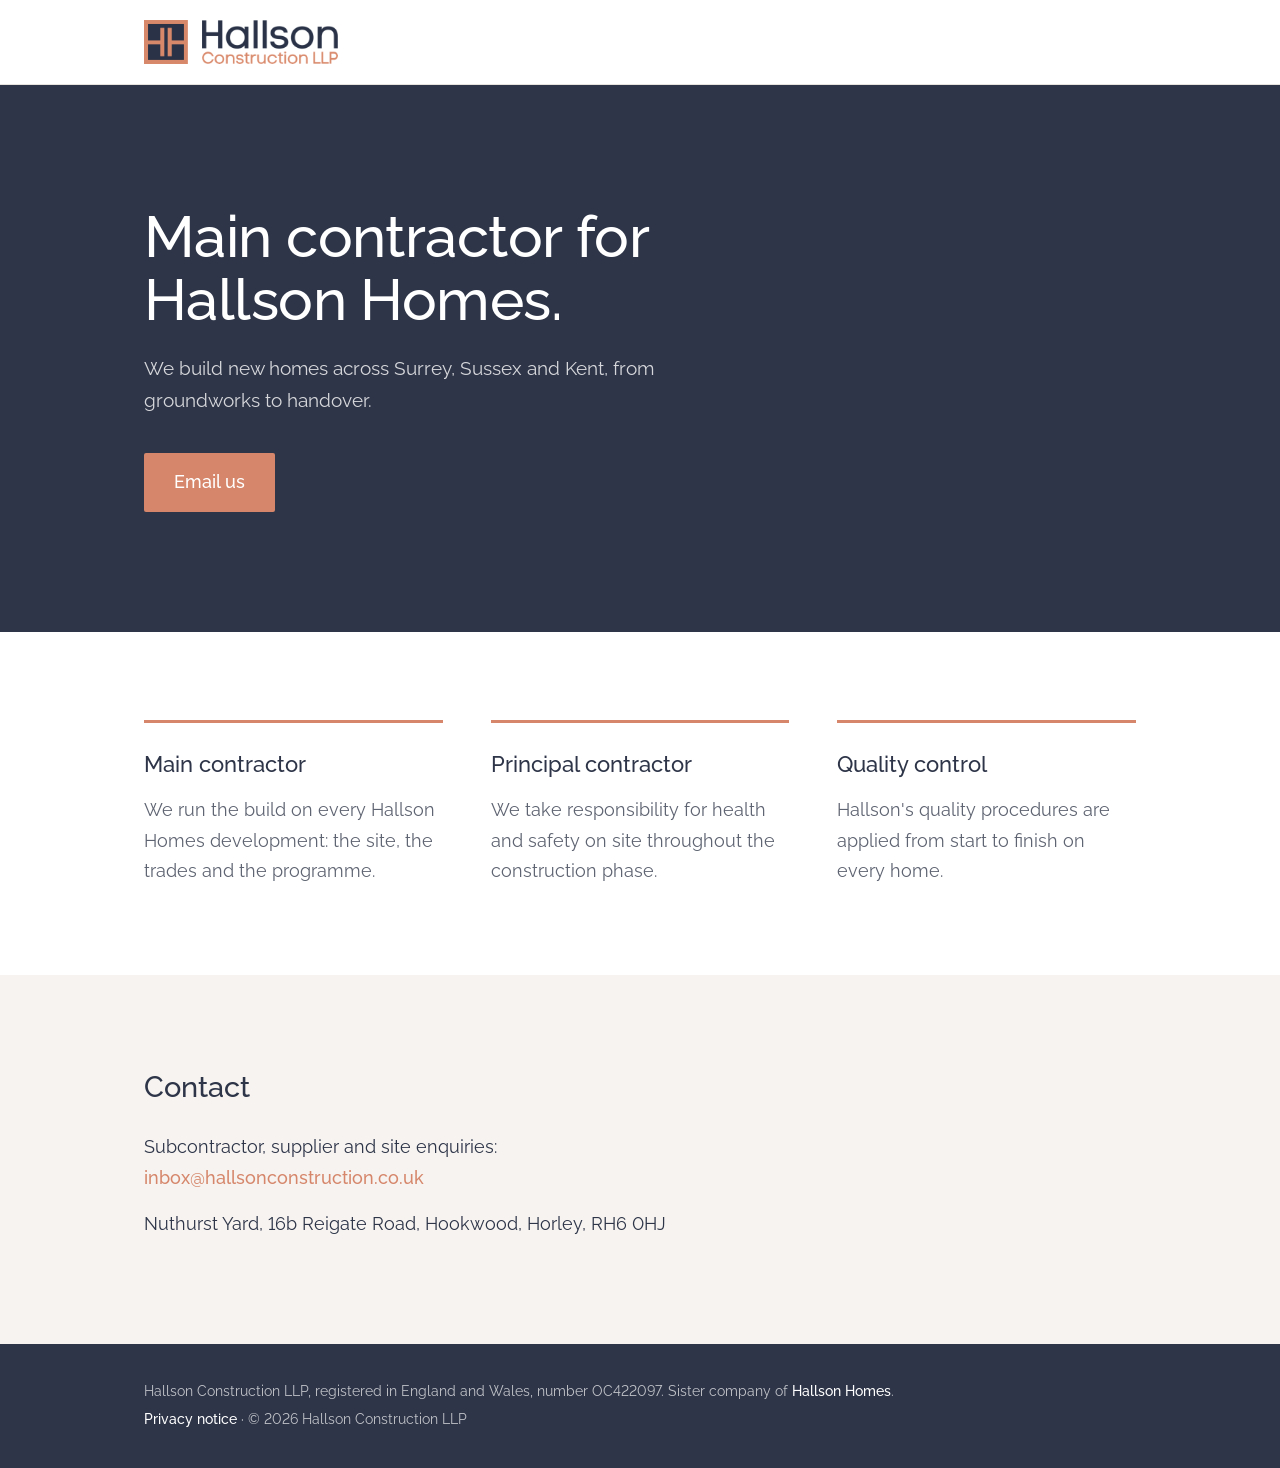
==== commit 33971f47: "All text in Raleway (logo unchanged), level numbers Co-Authored-By: Claude Opus 5.5 <noreply@anthrop" ====
--- a/index.html
+++ b/index.html
@@ -12,8 +12,8 @@
 <meta property="og:image" content="https://hallsonconstruction.co.uk/logo.png">
 <link rel="preconnect" href="https://fonts.googleapis.com">
 <link rel="preconnect" href="https://fonts.gstatic.com" crossorigin>
-<link href="https://fonts.googleapis.com/css2?family=Outfit:wght@300;400;500;600&display=swap" rel="stylesheet">
-<link rel="stylesheet" href="style.css?v=7">
+<link href="https://fonts.googleapis.com/css2?family=Raleway:wght@300;400;500;600&display=swap" rel="stylesheet">
+<link rel="stylesheet" href="style.css?v=8">
 <script type="application/ld+json">
 {"@context":"https://schema.org","@type":"GeneralContractor","name":"Hallson Construction LLP","url":"https://hallsonconstruction.co.uk","logo":"https://hallsonconstruction.co.uk/logo.png","email":"inbox@hallsonconstruction.co.uk","address":{"@type":"PostalAddress","streetAddress":"Nuthurst Yard, 16b Reigate Road, Hookwood","addressLocality":"Horley","postalCode":"RH6 0HJ","addressCountry":"GB"},"areaServed":["Surrey","Sussex","Kent"]}
 </script>
--- a/style.css
+++ b/style.css
@@ -1,6 +1,6 @@
 :root{--navy:#2E3548;--terra:#D6876B;--muted:#5f6472;--line:#e6e3df;--alt:#f6f3f0}
 *{box-sizing:border-box}
-body{margin:0;background:#fff;color:var(--navy);font:300 18px/1.7 Outfit,system-ui,-apple-system,"Segoe UI",sans-serif;-webkit-font-smoothing:antialiased}
+body{margin:0;background:#fff;color:var(--navy);font:400 18px/1.7 Raleway,system-ui,-apple-system,"Segoe UI",sans-serif;-webkit-font-smoothing:antialiased;font-variant-numeric:lining-nums}
 img{display:block;max-width:100%;height:auto}
 a{color:var(--terra);text-decoration:none;font-weight:500}
 a:hover{text-decoration:underline}
